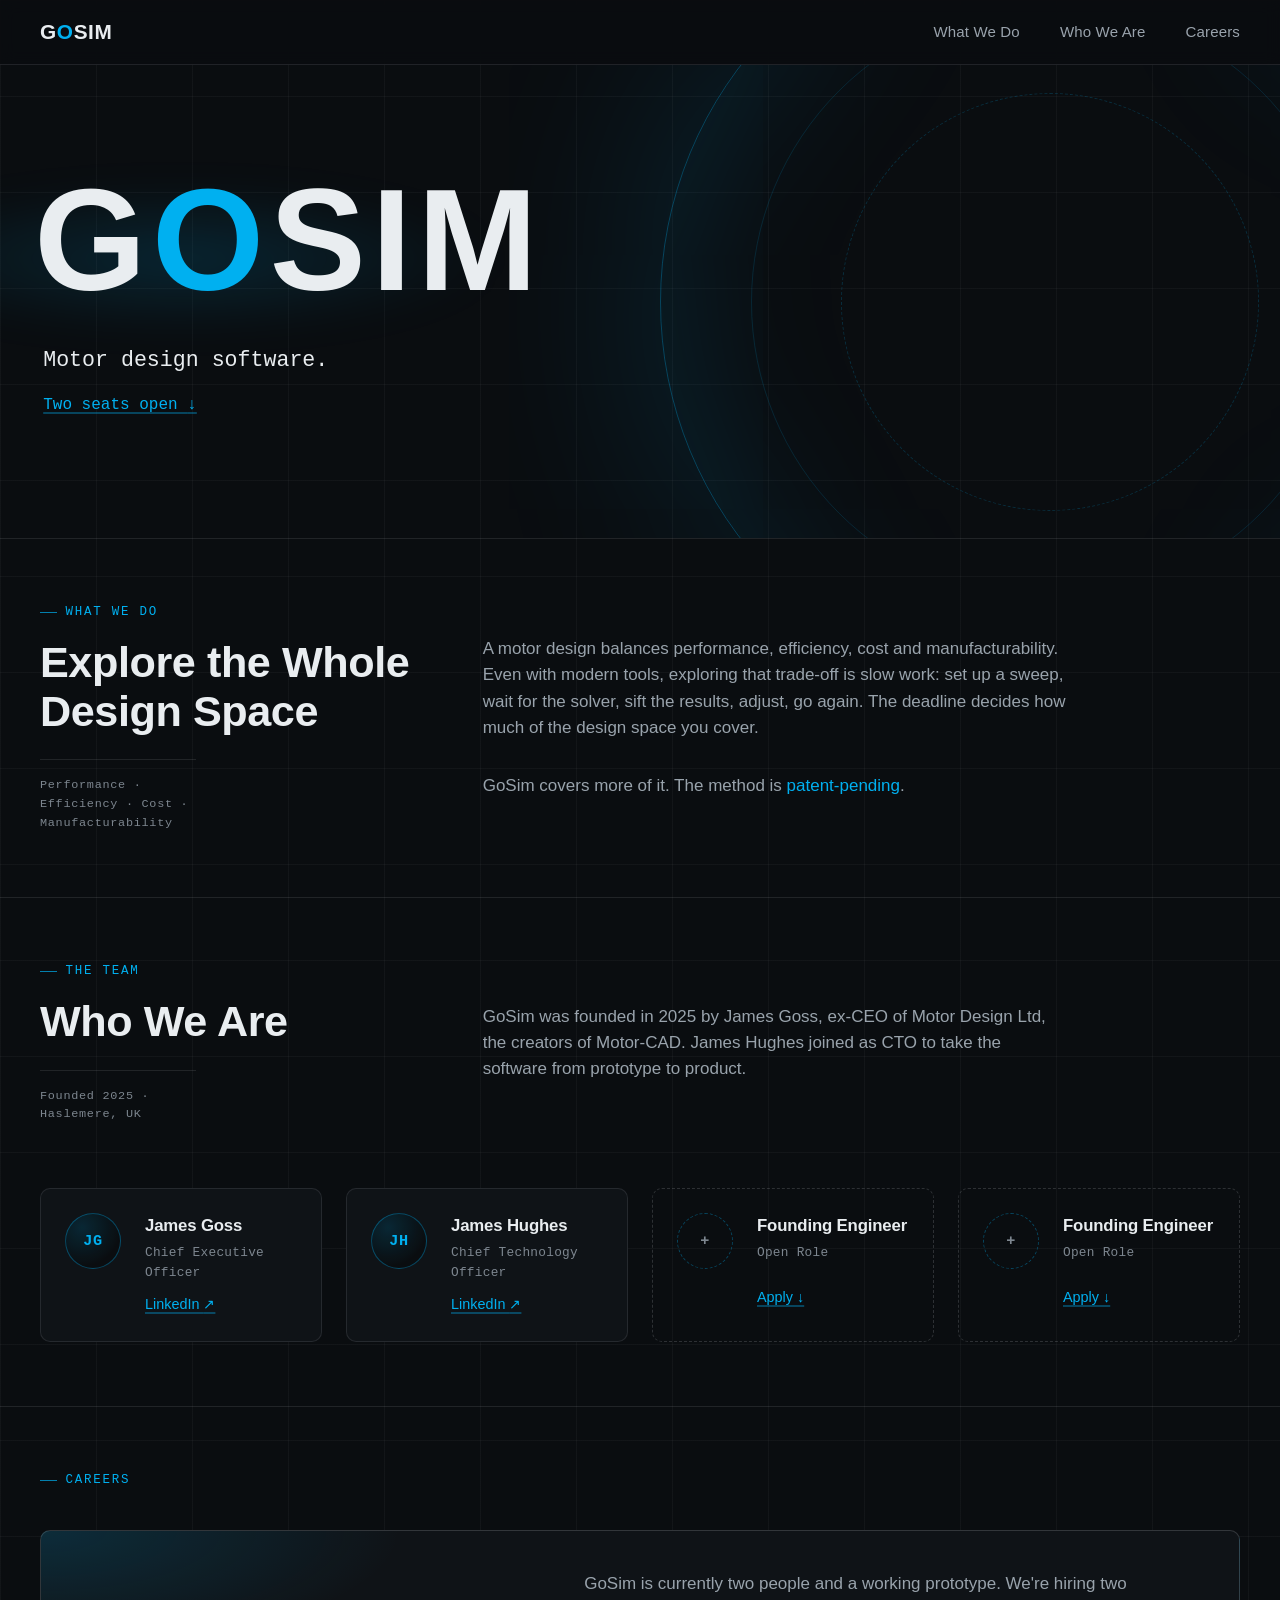
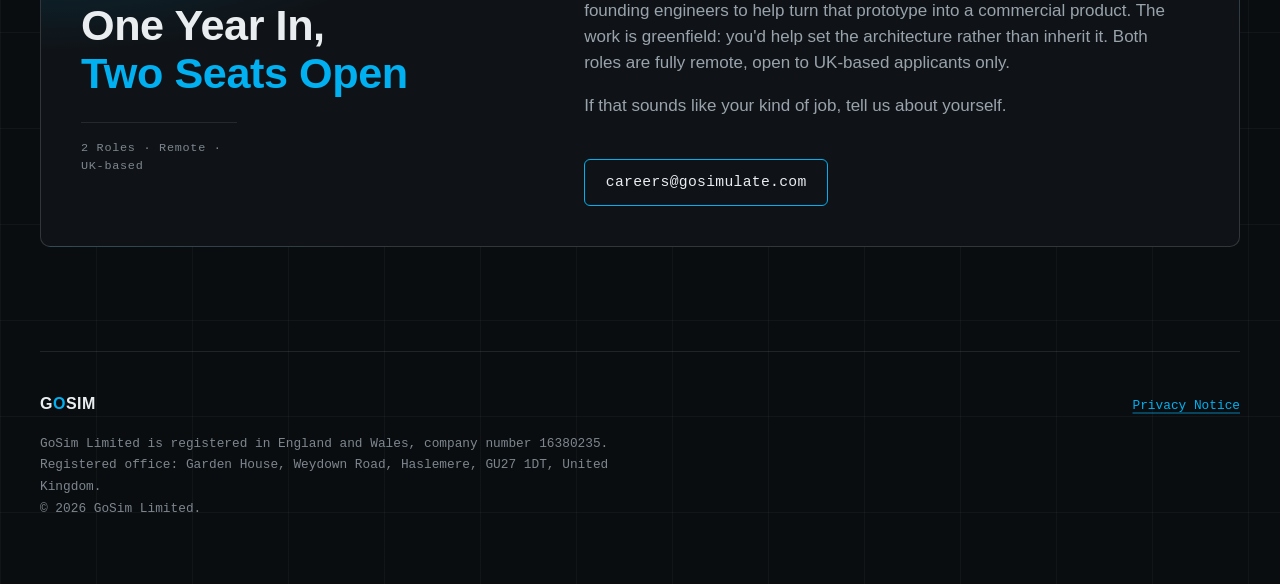
==== index.html @ 64e8846f "Initial site: GoSim static website (Variant D design) Hand-written static HTML/CSS for gosimulate.co" ====
<!doctype html>
<html lang="en-GB">
<head>
<meta charset="utf-8">
<meta name="viewport" content="width=device-width, initial-scale=1">
<title>GoSim — Motor Design Software</title>
<meta name="description" content="GoSim makes patent-pending simulation and optimisation software for electric motor design. Founded 2025. Hiring two founding engineers.">
<link rel="canonical" href="https://gosimulate.com/">
<meta property="og:type" content="website">
<meta property="og:site_name" content="GoSim">
<meta property="og:title" content="GoSim — Motor Design Software">
<meta property="og:description" content="Simulation and optimisation software for electric motor design.">
<meta property="og:url" content="https://gosimulate.com/">
<meta name="theme-color" content="#0a0d10">
<link rel="icon" type="image/svg+xml" href="/favicon.svg">
<link rel="stylesheet" href="/styles.css">
</head>
<body>

  <a class="skip-link" href="#top">Skip to Content</a>

  <header class="site-header">
    <div class="wrap">
      <a class="wordmark" href="#top">G<span class="o">O</span>SIM</a>
      <nav class="site-nav" aria-label="Primary">
        <ul>
          <li><a href="#what-we-do">What We Do</a></li>
          <li><a href="#who-we-are">Who We Are</a></li>
          <li><a href="#careers">Careers</a></li>
        </ul>
      </nav>
    </div>
  </header>

  <main id="top">

    <section class="hero">
      <div class="hero-ring" aria-hidden="true"></div>
      <div class="wrap">
        <h1 class="wordmark-hero" aria-label="GoSim">G<span class="o">O</span>SIM</h1>
        <p class="lede-mark">Motor design software.</p>
        <p class="hire-mark"><a href="#careers">Two seats open <span aria-hidden="true">↓</span></a></p>
      </div>
    </section>

    <section id="what-we-do">
      <div class="wrap section-grid">
        <div class="section-head">
          <p class="eyebrow">What We Do</p>
          <h2>Explore the Whole Design Space</h2>
          <p class="rail-meta">Performance · Efficiency · Cost · Manufacturability</p>
        </div>
        <div class="prose">
          <p>
            A motor design balances performance, efficiency, cost and manufacturability. Even
            with modern tools, exploring that trade-off is slow work: set up a sweep, wait for
            the solver, sift the results, adjust, go again. The deadline decides how much of
            the design space you cover.
          </p>
          <p>
            GoSim covers more of it. The method is
            <span class="accent">patent-pending</span>.
          </p>
        </div>
      </div>
    </section>

    <section id="who-we-are">
      <div class="wrap section-grid">
        <div class="section-head">
          <p class="eyebrow">The Team</p>
          <h2>Who We Are</h2>
          <p class="rail-meta">Founded 2025 · Haslemere, UK</p>
        </div>
        <div class="prose">
          <p>
            GoSim was founded in 2025 by James Goss, ex-CEO of Motor Design Ltd, the creators
            of Motor-CAD. James Hughes joined as CTO to take the software from prototype to
            product.
          </p>
        </div>
        <ul class="team-grid full">
          <li class="team-card">
            <div class="avatar" aria-hidden="true">JG</div>
            <div>
              <h3>James Goss</h3>
              <p class="role">Chief Executive Officer</p>
              <a href="https://www.linkedin.com/in/james-goss-238a5319/" aria-label="James Goss on LinkedIn">LinkedIn <span aria-hidden="true">↗</span></a>
            </div>
          </li>
          <li class="team-card">
            <div class="avatar" aria-hidden="true">JH</div>
            <div>
              <h3>James Hughes</h3>
              <p class="role">Chief Technology Officer</p>
              <a href="https://www.linkedin.com/in/jswhughes/" aria-label="James Hughes on LinkedIn">LinkedIn <span aria-hidden="true">↗</span></a>
            </div>
          </li>
          <li class="team-card open-role">
            <div class="avatar" aria-hidden="true">+</div>
            <div>
              <h3>Founding Engineer</h3>
              <p class="role">Open Role</p>
              <a href="#careers">Apply <span aria-hidden="true">↓</span></a>
            </div>
          </li>
          <li class="team-card open-role">
            <div class="avatar" aria-hidden="true">+</div>
            <div>
              <h3>Founding Engineer</h3>
              <p class="role">Open Role</p>
              <a href="#careers">Apply <span aria-hidden="true">↓</span></a>
            </div>
          </li>
        </ul>
      </div>
    </section>

    <section id="careers">
      <div class="wrap">
        <p class="eyebrow">Careers</p>
        <div class="careers-box">
          <div>
            <h2>One Year In,<br><span class="accent">Two Seats Open</span></h2>
            <p class="rail-meta">2 Roles · Remote · UK-based</p>
          </div>
          <div>
            <p>
              GoSim is currently two people and a working prototype. We're hiring two founding
              engineers to help turn that prototype into a commercial product. The work is
              greenfield: you'd help set the architecture rather than inherit it. Both roles
              are fully remote, open to UK-based applicants only.
            </p>
            <p>If that sounds like your kind of job, tell us about yourself.</p>
            <a class="btn" href="mailto:careers@gosimulate.com">careers@gosimulate.com</a>
          </div>
        </div>
      </div>
    </section>

  </main>

  <footer class="site-footer">
    <div class="wrap">
      <div class="foot-top">
        <a class="wordmark" href="#top">G<span class="o">O</span>SIM</a>
        <span class="foot-links"><a href="/privacy.html">Privacy Notice</a></span>
      </div>
      <p>
        GoSim Limited is registered in England and Wales, company number 16380235.<br>
        Registered office: Garden House, Weydown Road, Haslemere, GU27 1DT, United Kingdom.<br>
        © 2026 GoSim Limited.
      </p>
    </div>
  </footer>

</body>
</html>
---- styles.css ----
/* ---------------------------------------------------------------
   GoSim — gosimulate.com
   Static site, system fonts only, no external requests.
   --------------------------------------------------------------- */

:root{
  --bg: #0a0d10;
  --bg-raised: #0f1317;
  --line: rgba(230, 236, 240, 0.10);
  --line-strong: rgba(230, 236, 240, 0.16);
  --text: #e9edf0;
  --text-muted: #99a3ac;
  --text-faint: #7d868f; /* keep ≥4.5:1 on --bg and --bg-raised (WCAG AA) */
  --accent: #00b0f0;
  --accent-dim: rgba(0, 176, 240, 0.35);
  --accent-glow: rgba(0, 176, 240, 0.16);

  --font-sans: -apple-system, BlinkMacSystemFont, "Segoe UI", Roboto, Helvetica, Arial, sans-serif;
  --font-mono: ui-monospace, SFMono-Regular, "SF Mono", Consolas, "Liberation Mono", Menlo, monospace;

  --measure: 62ch;
  --content-w: 1320px;

  --space-1: 0.5rem;
  --space-2: 1rem;
  --space-3: 1.5rem;
  --space-4: 2.5rem;
  --space-5: 4rem;
  --space-6: 6.5rem;
}

*, *::before, *::after{ box-sizing: border-box; }

html{
  -webkit-text-size-adjust: 100%;
  scroll-behavior: smooth;
}

section[id]{
  scroll-margin-top: 5.5rem;
}

.skip-link{
  position: absolute;
  left: -9999px;
  z-index: 20;
  padding: 0.6em 1em;
  background: var(--bg-raised);
  color: var(--text);
  font-family: var(--font-mono);
  font-size: 0.9rem;
}
.skip-link:focus-visible{
  left: var(--space-3);
  top: var(--space-3);
}

body{
  margin: 0;
  background:
    repeating-linear-gradient(
      to bottom,
      rgba(230, 236, 240, 0.04) 0,
      rgba(230, 236, 240, 0.04) 1px,
      transparent 1px,
      transparent 96px
    ),
    repeating-linear-gradient(
      to right,
      rgba(230, 236, 240, 0.04) 0,
      rgba(230, 236, 240, 0.04) 1px,
      transparent 1px,
      transparent 96px
    ),
    var(--bg);
  color: var(--text);
  font-family: var(--font-sans);
  font-size: 17px;
  line-height: 1.55;
  -webkit-font-smoothing: antialiased;
  text-rendering: optimizeLegibility;
}

::selection{
  background: var(--accent-dim);
  color: #fff;
}

a{
  color: var(--accent);
  text-decoration-color: var(--accent-dim);
  text-underline-offset: 3px;
  text-decoration-thickness: 1.5px;
}
a:hover, a:focus-visible{
  text-decoration-color: var(--accent);
}
a:focus-visible, button:focus-visible{
  outline: 2px solid var(--accent);
  outline-offset: 3px;
}

.wrap{
  max-width: var(--content-w);
  margin: 0 auto;
  padding: 0 var(--space-4);
}

.eyebrow{
  font-family: var(--font-mono);
  font-size: 0.78rem;
  letter-spacing: 0.14em;
  text-transform: uppercase;
  color: var(--accent);
  margin: 0 0 var(--space-2);
  display: flex;
  align-items: center;
  gap: 0.65em;
}
.eyebrow::before{
  content: "";
  display: inline-block;
  width: 1.4em;
  height: 1px;
  background: var(--accent);
  opacity: 0.7;
}

h1, h2, h3{
  font-weight: 600;
  letter-spacing: -0.01em;
  margin: 0;
}

h2{
  font-size: clamp(1.7rem, 1.2rem + 2vw, 2.7rem);
  line-height: 1.12;
  text-wrap: balance;
}

p{
  margin: 0 0 var(--space-2);
  max-width: var(--measure);
  color: var(--text-muted);
}
p:last-child{ margin-bottom: 0; }

.accent{ color: var(--accent); }

/* ---------------- header ---------------- */

.site-header{
  position: sticky;
  top: 0;
  z-index: 10;
  background: rgba(10, 13, 16, 0.92);
  border-bottom: 1px solid var(--line);
  -webkit-backdrop-filter: blur(8px);
  backdrop-filter: blur(8px);
}

.site-header .wrap{
  display: flex;
  align-items: center;
  justify-content: space-between;
  gap: var(--space-3);
  flex-wrap: wrap;
  padding-top: var(--space-2);
  padding-bottom: var(--space-2);
}

.wordmark{
  font-size: 1.3rem;
  font-weight: 700;
  letter-spacing: 0.03em;
  color: var(--text);
  text-decoration: none;
  white-space: nowrap;
}
.wordmark .o{ color: var(--accent); }

.site-nav ul{
  list-style: none;
  display: flex;
  flex-wrap: wrap;
  gap: var(--space-4);
  margin: 0;
  padding: 0;
}

.site-nav a{
  color: var(--text-muted);
  text-decoration: none;
  font-size: 0.94rem;
  letter-spacing: 0.01em;
  padding: 0.2em 0;
  border-bottom: 1px solid transparent;
}
.site-nav a:hover, .site-nav a:focus-visible{
  color: var(--text);
  border-bottom-color: var(--accent);
}

/* ---------------- hero ---------------- */

.hero{
  position: relative;
  overflow: hidden;
  padding: var(--space-6) 0 calc(var(--space-6) + 1rem);
  border-bottom: 1px solid var(--line);
}

.hero h1.wordmark-hero{
  font-size: clamp(4rem, 1rem + 10vw, 9.5rem);
  font-weight: 700;
  letter-spacing: 0.04em;
  line-height: 1;
  margin: 0 0 0 -0.04em;
}
.wordmark-hero .o{ color: var(--accent); }

.lede-mark{
  font-family: var(--font-mono);
  font-size: 1.35rem;
  color: var(--text);
  margin: 1.9rem 0 0 0.2rem;
  max-width: none;
}

.hire-mark{
  font-family: var(--font-mono);
  font-size: 1rem;
  margin: 1rem 0 0 0.2rem;
}

/* header wordmark stays hidden until the hero wordmark scrolls away */
@supports (animation-timeline: scroll()) {
  .site-header .wordmark{
    animation: reveal-mark linear both;
    animation-timeline: scroll(root);
    animation-range: 0px 420px;
  }
  @keyframes reveal-mark{
    from{ opacity: 0; visibility: hidden; }
    to{ opacity: 1; visibility: visible; }
  }
}

/* signature: the brand "O" as a faint engineering ring off the right edge */
.hero-ring{
  position: absolute;
  top: 50%;
  right: -160px;
  transform: translateY(-50%);
  width: 780px;
  height: 780px;
  border-radius: 50%;
  border: 1px solid var(--accent-dim);
  box-shadow:
    inset 0 0 180px var(--accent-glow),
    0 0 220px var(--accent-glow);
  pointer-events: none;
}
.hero-ring::after{
  content: "";
  position: absolute;
  inset: 90px;
  border-radius: 50%;
  border: 1px solid rgba(0, 176, 240, 0.14);
}
/* innermost dashed ring for depth */
.hero-ring::before{
  content: "";
  position: absolute;
  inset: 180px;
  border-radius: 50%;
  border: 1px dashed rgba(0, 176, 240, 0.20);
}

/* soft bloom behind the wordmark so it sits in atmosphere */
.hero .wrap{ position: relative; }
.hero .wrap::before{
  content: "";
  position: absolute;
  left: -4%;
  top: 8%;
  width: 60%;
  height: 70%;
  background: radial-gradient(60% 60% at 30% 40%, var(--accent-glow), transparent 70%);
  filter: blur(20px);
  pointer-events: none;
  z-index: -1;
}

/* ---------------- sections ---------------- */

section{
  padding: var(--space-5) 0;
  border-bottom: 1px solid var(--line);
}

section:last-of-type{
  border-bottom: none;
}

.section-grid{
  display: grid;
  grid-template-columns: minmax(0, 4fr) minmax(0, 8fr);
  gap: var(--space-3) var(--space-5);
  align-items: center;
}

/* title-block metadata caption — gives the section rail a job */
.rail-meta{
  font-family: var(--font-mono);
  font-size: 0.74rem;
  letter-spacing: 0.06em;
  color: var(--text-faint);
  margin: var(--space-3) 0 0;
  padding-top: var(--space-2);
  border-top: 1px solid var(--line);
  max-width: 22ch;
  line-height: 1.6;
}

.section-grid > .section-head{
  margin: 0;
}

.prose{
  display: grid;
  gap: var(--space-2);
  max-width: var(--measure);
}

.full{
  grid-column: 1 / -1;
}

/* ---------------- who we are ---------------- */

.team-grid{
  display: grid;
  grid-template-columns: repeat(4, 1fr);
  gap: var(--space-3);
  margin: var(--space-4) 0 0;
  padding: 0;
  list-style: none;
}

/* four cards must land 4x1, 2x2, or 1x4 — never 3+1 */
@media (max-width: 1150px){
  .team-grid{ grid-template-columns: repeat(2, 1fr); }
}

@media (min-width: 561px){
  .team-card .role{ min-height: 2.6em; }
}

.team-card{
  border: 1px solid var(--line);
  background: var(--bg-raised);
  border-radius: 10px;
  padding: var(--space-3);
  display: flex;
  align-items: flex-start;
  gap: var(--space-3);
}

.avatar{
  flex: none;
  width: 56px;
  height: 56px;
  border-radius: 50%;
  border: 1px solid var(--accent-dim);
  background: radial-gradient(circle at 30% 25%, var(--accent-glow), transparent 70%), var(--bg);
  color: var(--accent);
  font-family: var(--font-mono);
  font-size: 0.95rem;
  font-weight: 600;
  letter-spacing: 0.04em;
  display: flex;
  align-items: center;
  justify-content: center;
}

.team-card h3{
  font-size: 1.05rem;
  color: var(--text);
}

.team-card .role{
  font-family: var(--font-mono);
  font-size: 0.8rem;
  color: var(--text-faint);
  letter-spacing: 0.02em;
  margin: 0.3em 0 0.6em;
}

.team-card a{
  font-size: 0.9rem;
}

.team-card.open-role{
  border-style: dashed;
  border-color: var(--line-strong);
  background: transparent;
}

.team-card.open-role .avatar{
  border-style: dashed;
  background: transparent;
  color: var(--text-faint);
}

/* ---------------- careers ---------------- */

.careers-box{
  border: 1px solid var(--line-strong);
  border-radius: 10px;
  padding: var(--space-4);
  background:
    radial-gradient(600px 200px at 0% 0%, var(--accent-glow), transparent 60%),
    var(--bg-raised);
  display: grid;
  grid-template-columns: minmax(0, 5fr) minmax(0, 7fr);
  gap: var(--space-4) var(--space-5);
  align-items: center;
  margin-top: var(--space-4);
}

.careers-box h2{
  max-width: 14ch;
}

.btn{
  display: inline-block;
  margin-top: var(--space-3);
  padding: 0.75em 1.4em;
  border: 1px solid var(--accent);
  border-radius: 6px;
  color: var(--text);
  text-decoration: none;
  font-family: var(--font-mono);
  font-size: 0.92rem;
  letter-spacing: 0.02em;
  transition: background-color 0.15s ease, box-shadow 0.15s ease;
}
.btn:hover, .btn:focus-visible{
  background: var(--accent-glow);
  box-shadow: 0 0 0 3px var(--accent-glow);
  text-decoration: none;
}

/* ---------------- footer ---------------- */

.site-footer{
  padding: var(--space-4) 0 var(--space-5);
}

.site-footer p{
  font-family: var(--font-mono);
  font-size: 0.8rem;
  line-height: 1.7;
  color: var(--text-faint);
  max-width: 80ch; /* widest hand-broken line is 75ch; keep the <br> structure intact */
}

.site-footer .foot-top{
  display: flex;
  justify-content: space-between;
  align-items: baseline;
  flex-wrap: wrap;
  gap: var(--space-2);
  margin-bottom: var(--space-2);
  border-top: 1px solid var(--line);
  padding-top: var(--space-4);
}

.site-footer .wordmark{ font-size: 1rem; }

.site-footer .foot-links{
  font-family: var(--font-mono);
  font-size: 0.8rem;
}

/* ---------------- subpages (privacy etc.) ---------------- */

.page{
  padding: var(--space-5) 0 var(--space-6);
}
.page h1{
  font-size: clamp(1.8rem, 1.3rem + 2vw, 2.6rem);
  line-height: 1.12;
  margin-bottom: var(--space-4);
}

/* ---------------- responsive ---------------- */

@media (max-width: 900px){
  .section-grid,
  .careers-box{
    grid-template-columns: minmax(0, 1fr);
    align-items: start;
  }
  .hero-ring{
    width: 460px;
    height: 460px;
    right: -220px;
  }
  .hero-ring::before{ inset: 110px; }
}

@media (max-width: 560px){
  :root{ font-size: 15.5px; }
  .wrap{ padding: 0 var(--space-3); }
  .hero{ padding: var(--space-5) 0; }
  section{ padding: var(--space-5) 0; }
  .team-grid{ grid-template-columns: minmax(0, 1fr); }
  .team-card{ flex-direction: column; }
  .hero-ring{ display: none; }

  /* keep the header to one row and the wordmark always visible */
  .site-header .wrap{ gap: var(--space-2); }
  .site-nav ul{ gap: var(--space-2); }
  .wordmark{ font-size: 1.1rem; }
  .site-header .wordmark{ animation: none; opacity: 1; visibility: visible; }
}

@media (prefers-reduced-motion: reduce){
  *{ transition: none !important; }
  html{ scroll-behavior: auto; }
  .site-header .wordmark{ animation: none !important; opacity: 1 !important; }
}
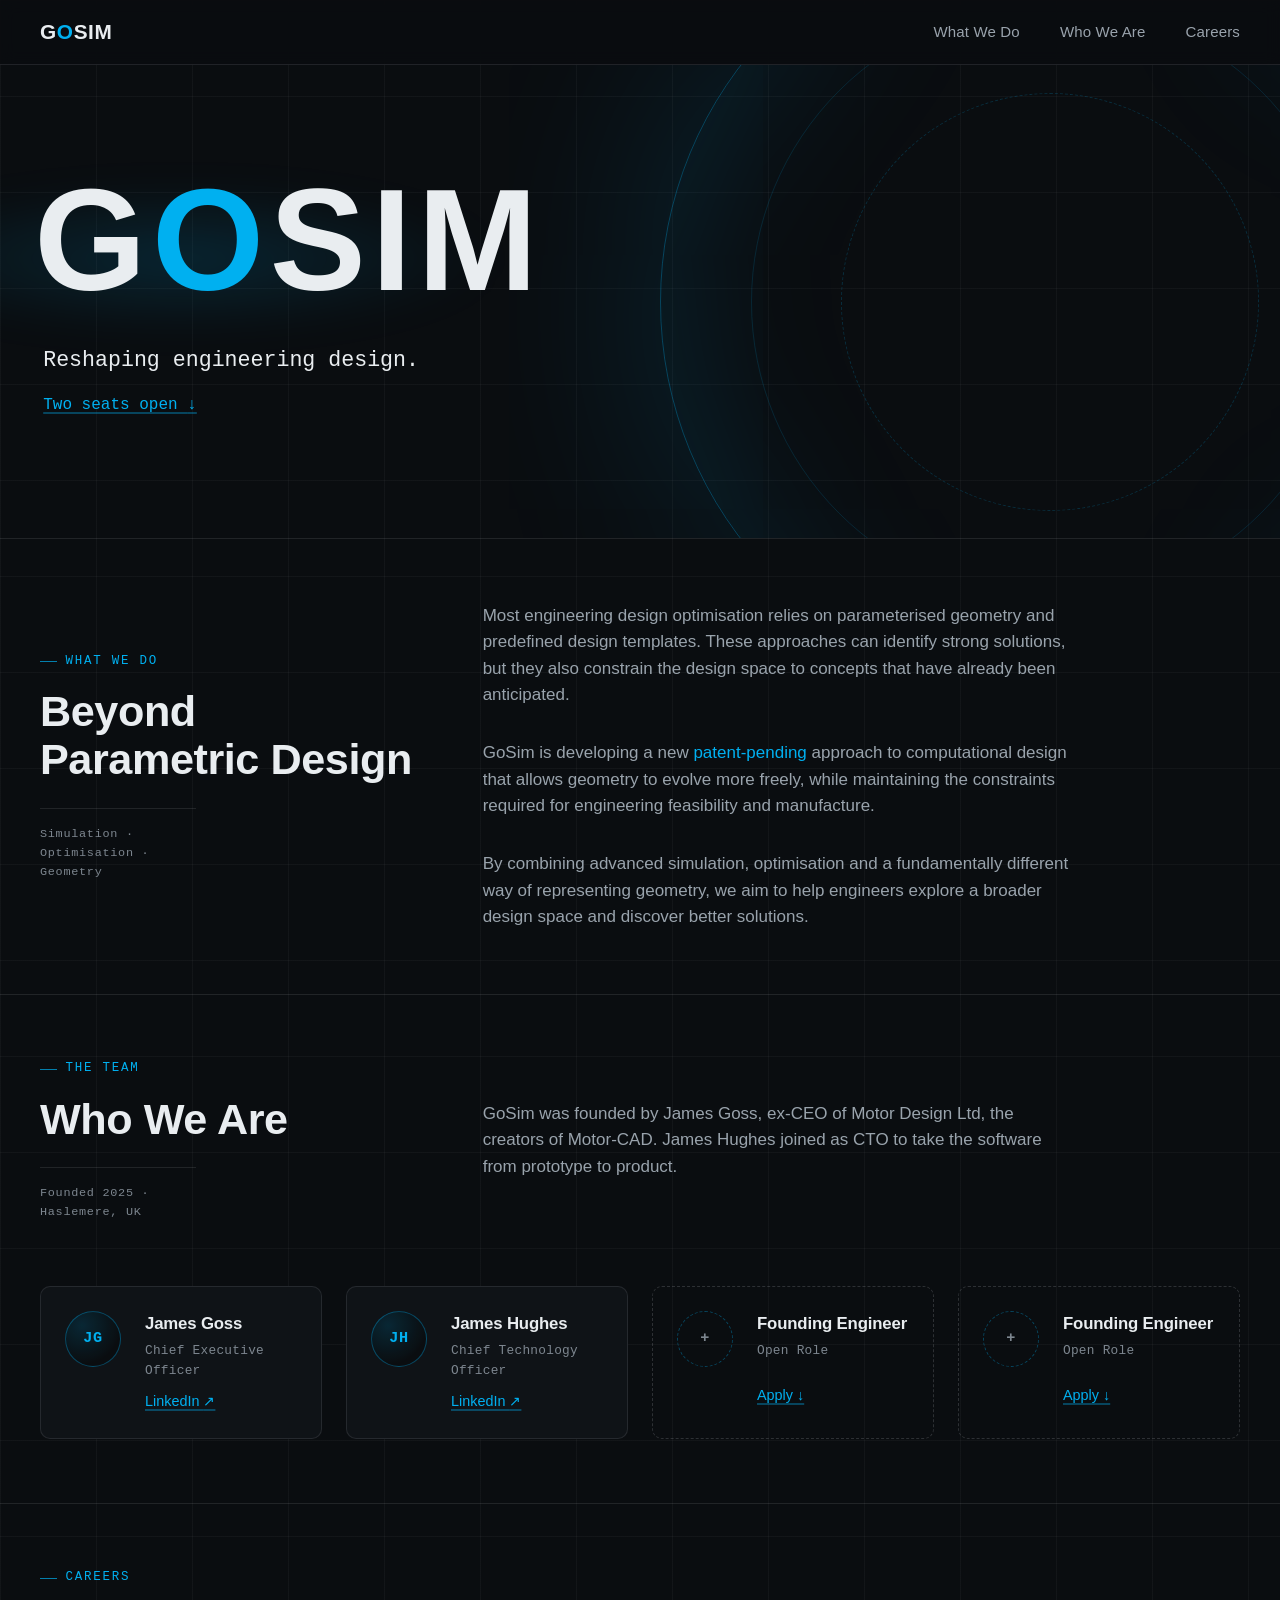
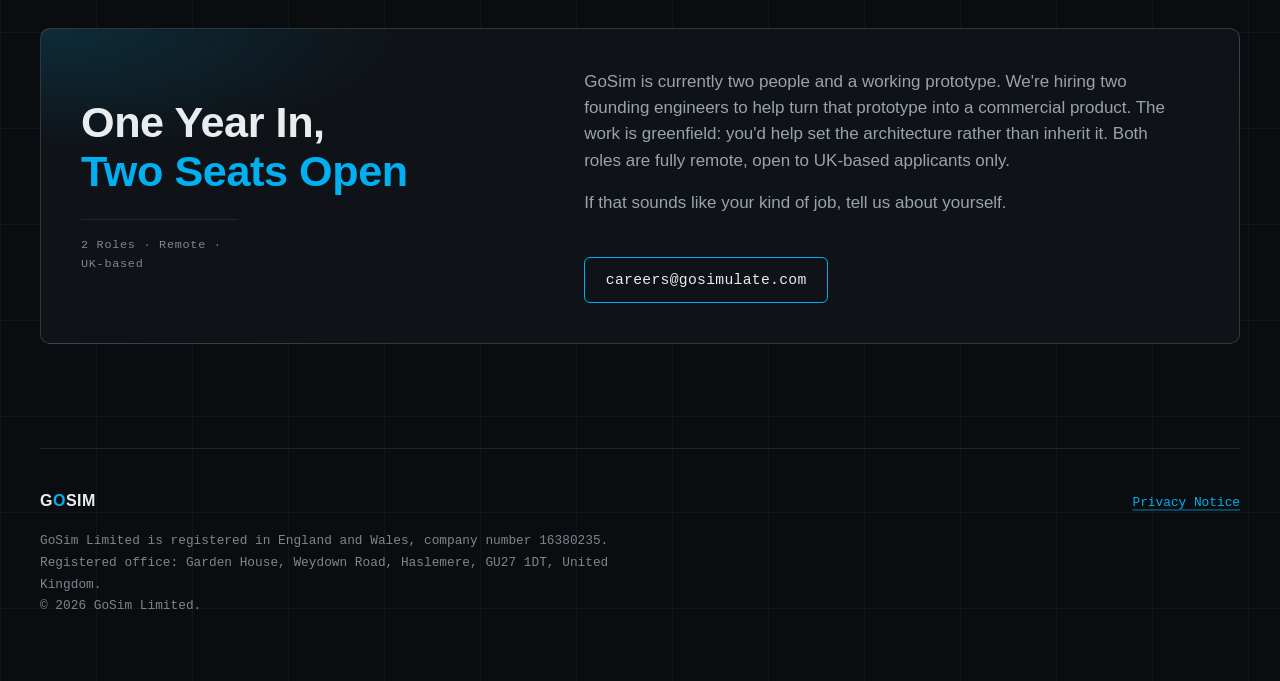
==== commit c2c6b192: "Adopt Goss's approved copy: reshaping engineering design, beyond parametric design" ====
--- a/index.html
+++ b/index.html
@@ -3,17 +3,17 @@
 <head>
 <meta charset="utf-8">
 <meta name="viewport" content="width=device-width, initial-scale=1">
-<title>GoSim — Motor Design Software</title>
-<meta name="description" content="GoSim makes patent-pending simulation and optimisation software for electric motor design. Founded 2025. Hiring two founding engineers.">
+<title>GoSim — Reshaping Engineering Design</title>
+<meta name="description" content="GoSim is developing a new patent-pending approach to computational design, helping engineers explore a broader design space and discover better solutions. Founded 2025. Hiring two founding engineers.">
 <link rel="canonical" href="https://gosimulate.com/">
 <meta property="og:type" content="website">
 <meta property="og:site_name" content="GoSim">
-<meta property="og:title" content="GoSim — Motor Design Software">
-<meta property="og:description" content="Simulation and optimisation software for electric motor design.">
+<meta property="og:title" content="GoSim — Reshaping Engineering Design">
+<meta property="og:description" content="A new patent-pending approach to computational design.">
 <meta property="og:url" content="https://gosimulate.com/">
 <meta name="theme-color" content="#0a0d10">
-<link rel="icon" type="image/svg+xml" href="/favicon.svg">
-<link rel="stylesheet" href="/styles.css">
+<link rel="icon" type="image/svg+xml" href="favicon.svg">
+<link rel="stylesheet" href="styles.css">
 </head>
 <body>
 
@@ -38,7 +38,7 @@
       <div class="hero-ring" aria-hidden="true"></div>
       <div class="wrap">
         <h1 class="wordmark-hero" aria-label="GoSim">G<span class="o">O</span>SIM</h1>
-        <p class="lede-mark">Motor design software.</p>
+        <p class="lede-mark">Reshaping engineering design.</p>
         <p class="hire-mark"><a href="#careers">Two seats open <span aria-hidden="true">↓</span></a></p>
       </div>
     </section>
@@ -47,19 +47,24 @@
       <div class="wrap section-grid">
         <div class="section-head">
           <p class="eyebrow">What We Do</p>
-          <h2>Explore the Whole Design Space</h2>
-          <p class="rail-meta">Performance · Efficiency · Cost · Manufacturability</p>
+          <h2>Beyond Parametric Design</h2>
+          <p class="rail-meta">Simulation · Optimisation · Geometry</p>
         </div>
         <div class="prose">
           <p>
-            A motor design balances performance, efficiency, cost and manufacturability. Even
-            with modern tools, exploring that trade-off is slow work: set up a sweep, wait for
-            the solver, sift the results, adjust, go again. The deadline decides how much of
-            the design space you cover.
+            Most engineering design optimisation relies on parameterised geometry and predefined
+            design templates. These approaches can identify strong solutions, but they also
+            constrain the design space to concepts that have already been anticipated.
           </p>
           <p>
-            GoSim covers more of it. The method is
-            <span class="accent">patent-pending</span>.
+            GoSim is developing a new <span class="accent">patent-pending</span> approach to
+            computational design that allows geometry to evolve more freely, while maintaining
+            the constraints required for engineering feasibility and manufacture.
+          </p>
+          <p>
+            By combining advanced simulation, optimisation and a fundamentally different way of
+            representing geometry, we aim to help engineers explore a broader design space and
+            discover better solutions.
           </p>
         </div>
       </div>
@@ -74,8 +79,8 @@
         </div>
         <div class="prose">
           <p>
-            GoSim was founded in 2025 by James Goss, ex-CEO of Motor Design Ltd, the creators
-            of Motor-CAD. James Hughes joined as CTO to take the software from prototype to
+            GoSim was founded by James Goss, ex-CEO of Motor Design Ltd, the creators of
+            Motor-CAD. James Hughes joined as CTO to take the software from prototype to
             product.
           </p>
         </div>
@@ -144,7 +149,7 @@
     <div class="wrap">
       <div class="foot-top">
         <a class="wordmark" href="#top">G<span class="o">O</span>SIM</a>
-        <span class="foot-links"><a href="/privacy.html">Privacy Notice</a></span>
+        <span class="foot-links"><a href="privacy.html">Privacy Notice</a></span>
       </div>
       <p>
         GoSim Limited is registered in England and Wales, company number 16380235.<br>
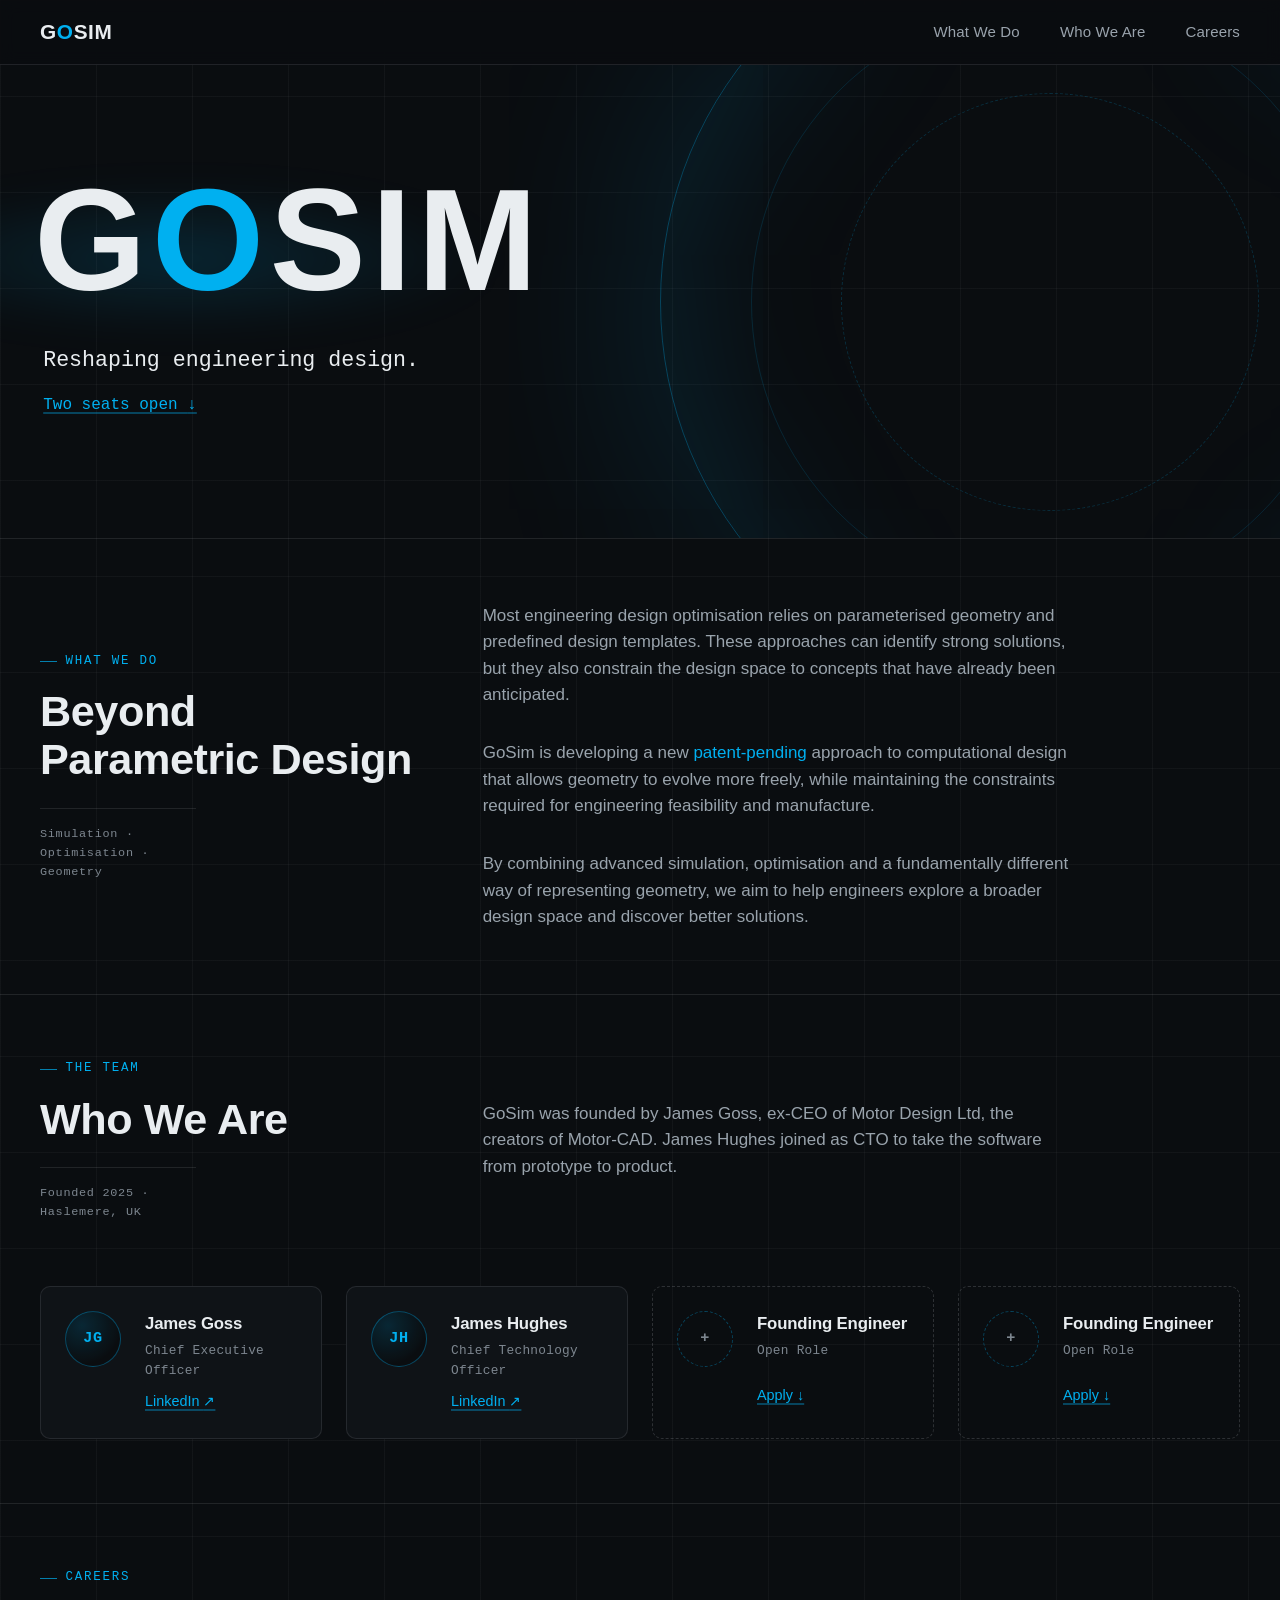
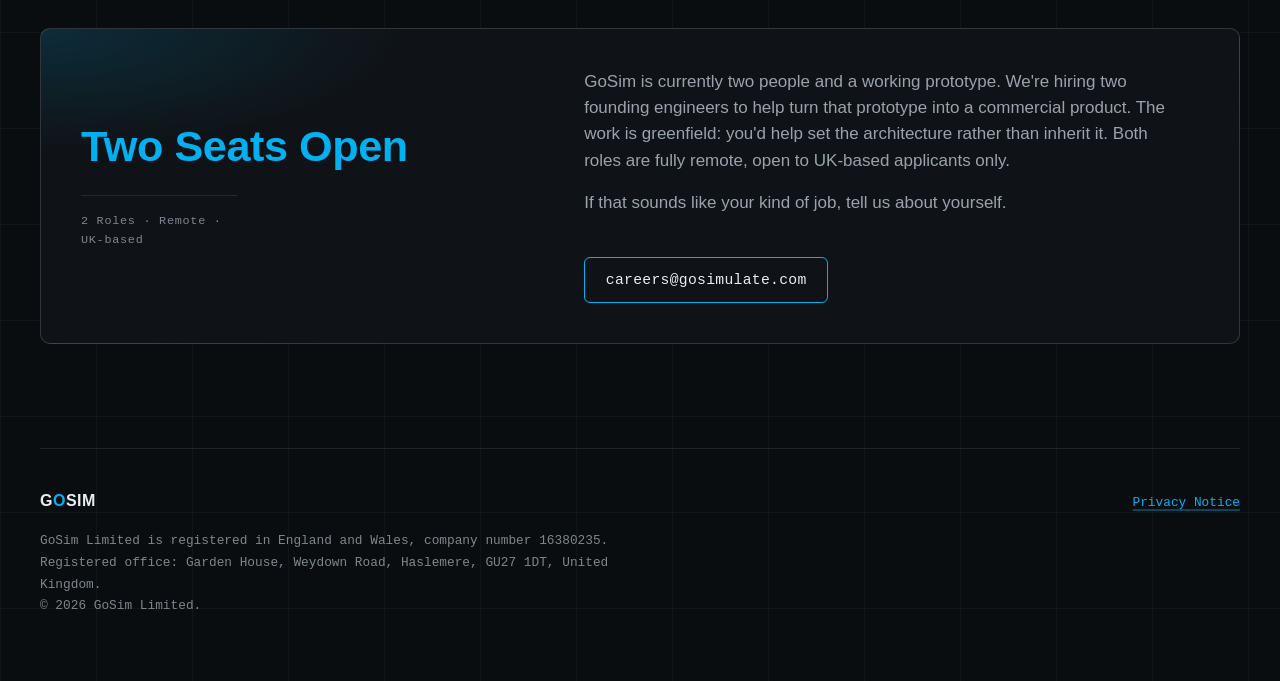
==== commit 98fc041b: "Simplify job opening header in index.html" ====
--- a/index.html
+++ b/index.html
@@ -126,7 +126,7 @@
         <p class="eyebrow">Careers</p>
         <div class="careers-box">
           <div>
-            <h2>One Year In,<br><span class="accent">Two Seats Open</span></h2>
+            <h2><span class="accent">Two Seats Open</span></h2>
             <p class="rail-meta">2 Roles · Remote · UK-based</p>
           </div>
           <div>
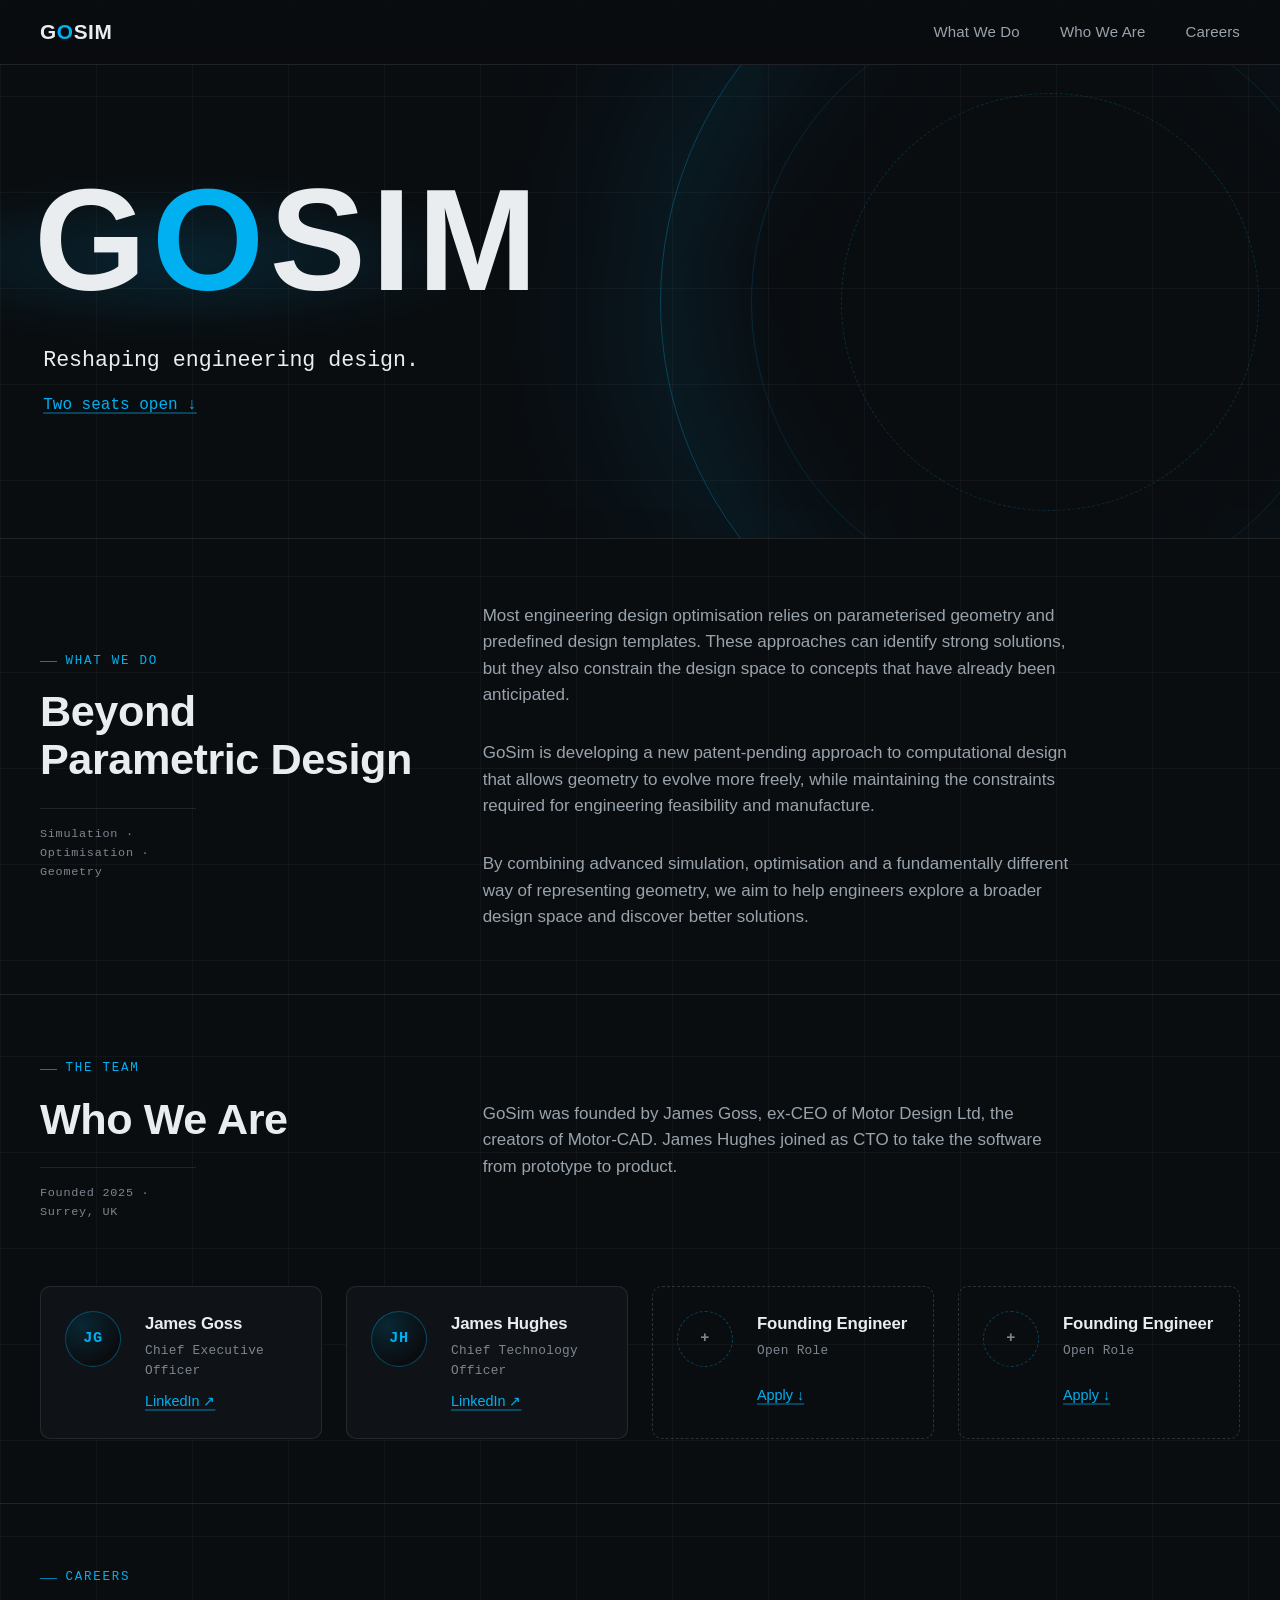
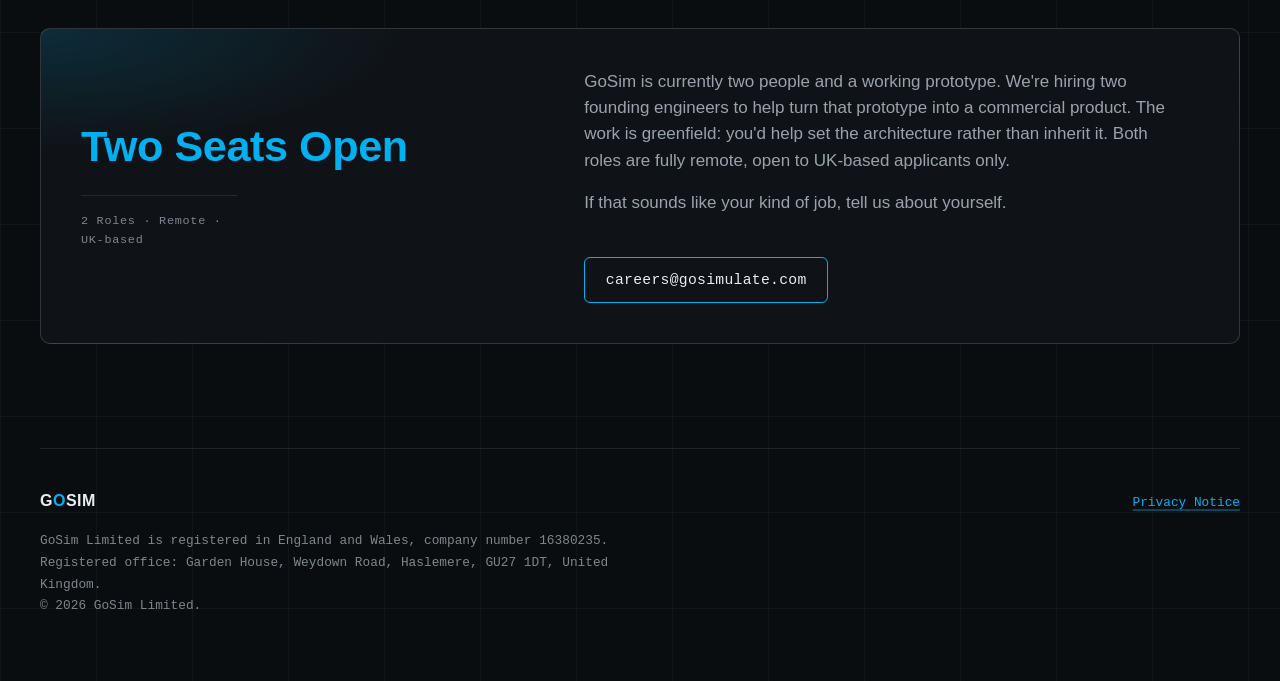
==== commit a3c9c00b: "removed accent on patent-pending and update location details" ====
--- a/index.html
+++ b/index.html
@@ -57,7 +57,7 @@
             constrain the design space to concepts that have already been anticipated.
           </p>
           <p>
-            GoSim is developing a new <span class="accent">patent-pending</span> approach to
+            GoSim is developing a new patent-pending approach to
             computational design that allows geometry to evolve more freely, while maintaining
             the constraints required for engineering feasibility and manufacture.
           </p>
@@ -75,7 +75,7 @@
         <div class="section-head">
           <p class="eyebrow">The Team</p>
           <h2>Who We Are</h2>
-          <p class="rail-meta">Founded 2025 · Haslemere, UK</p>
+          <p class="rail-meta">Founded 2025 · Surrey, UK</p>
         </div>
         <div class="prose">
           <p>
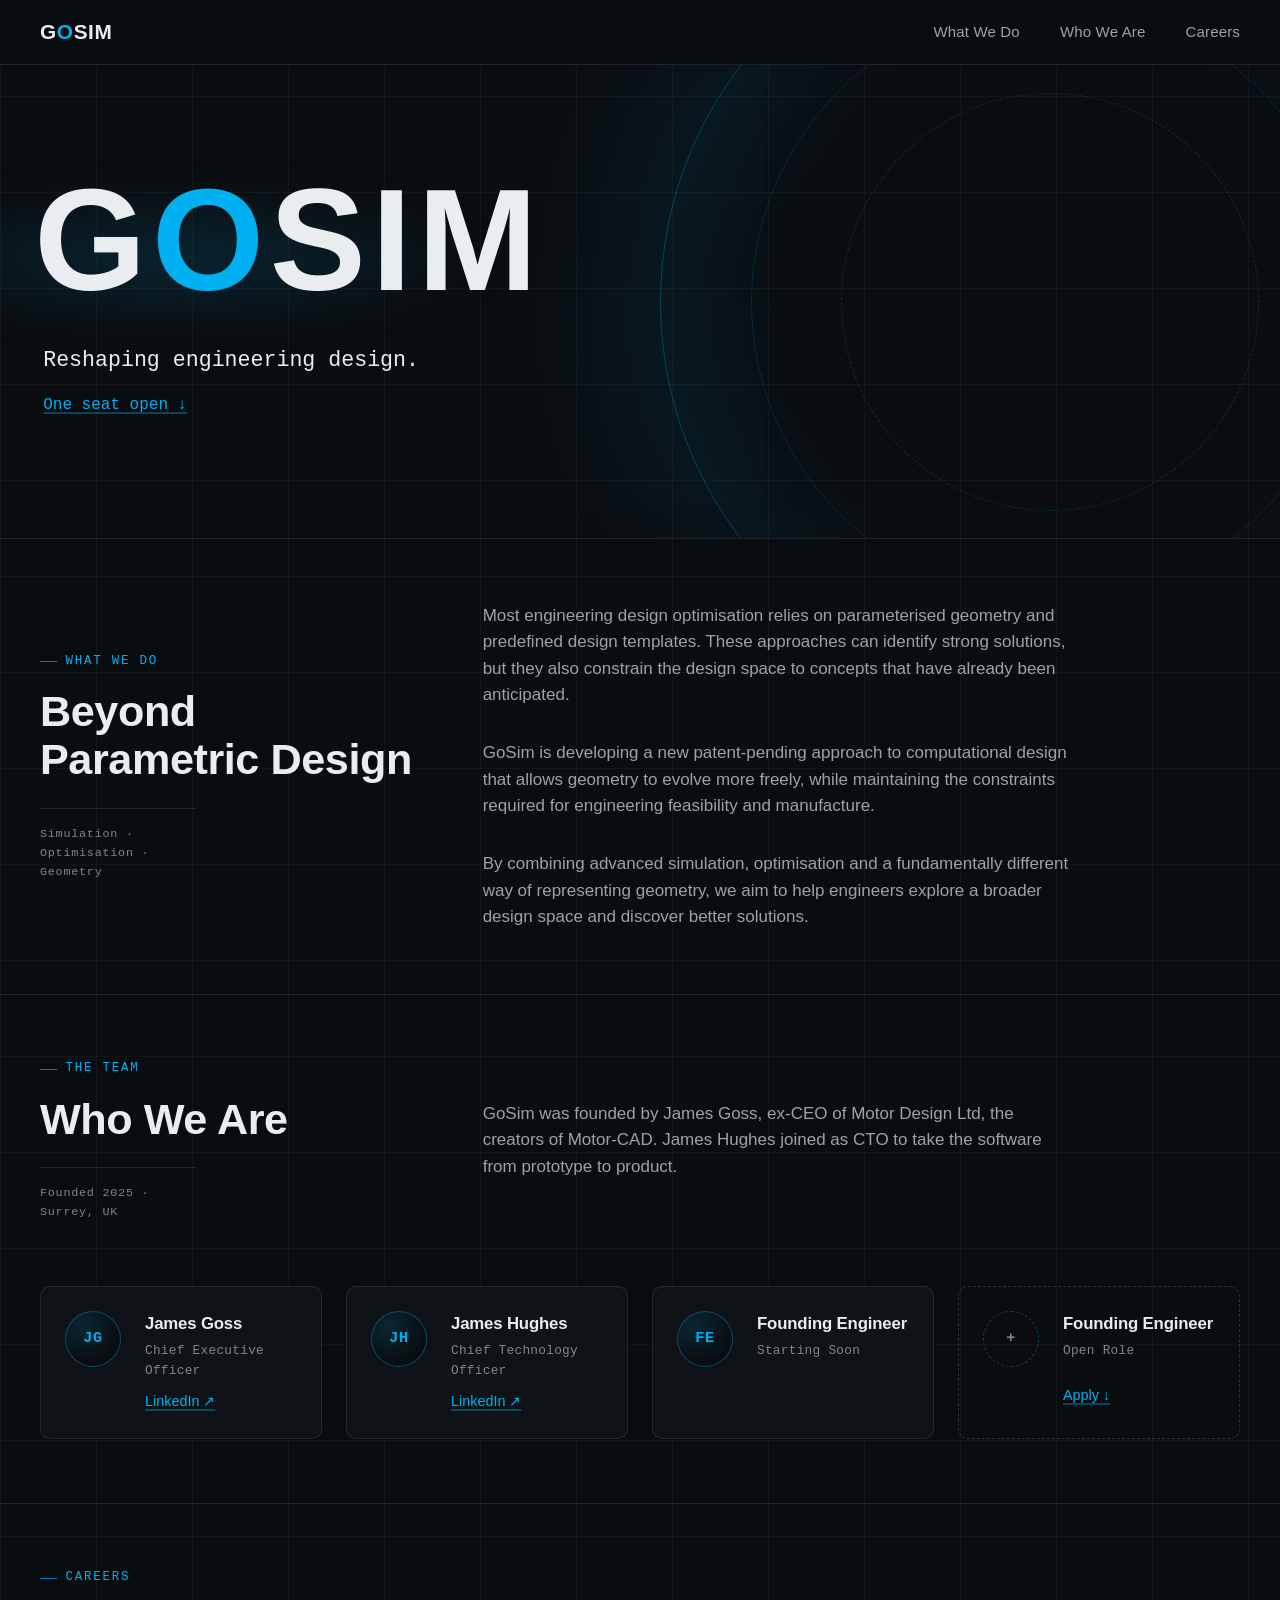
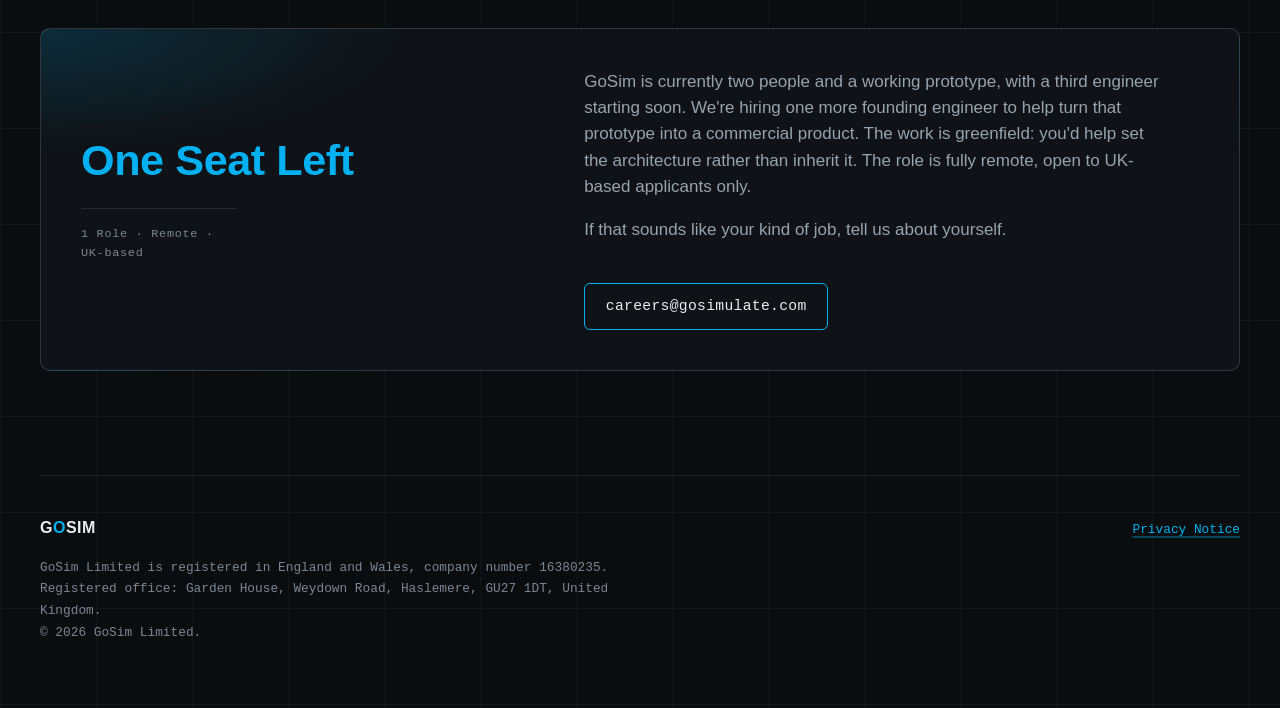
==== commit 0dee916c: "Update careers section copy" ====
--- a/index.html
+++ b/index.html
@@ -4,7 +4,7 @@
 <meta charset="utf-8">
 <meta name="viewport" content="width=device-width, initial-scale=1">
 <title>GoSim — Reshaping Engineering Design</title>
-<meta name="description" content="GoSim is developing a new patent-pending approach to computational design, helping engineers explore a broader design space and discover better solutions. Founded 2025. Hiring two founding engineers.">
+<meta name="description" content="GoSim is developing a new patent-pending approach to computational design, helping engineers explore a broader design space and discover better solutions. Founded 2025. Hiring a founding engineer.">
 <link rel="canonical" href="https://gosimulate.com/">
 <meta property="og:type" content="website">
 <meta property="og:site_name" content="GoSim">
@@ -39,7 +39,7 @@
       <div class="wrap">
         <h1 class="wordmark-hero" aria-label="GoSim">G<span class="o">O</span>SIM</h1>
         <p class="lede-mark">Reshaping engineering design.</p>
-        <p class="hire-mark"><a href="#careers">Two seats open <span aria-hidden="true">↓</span></a></p>
+        <p class="hire-mark"><a href="#careers">One seat open <span aria-hidden="true">↓</span></a></p>
       </div>
     </section>
 
@@ -101,12 +101,11 @@
               <a href="https://www.linkedin.com/in/jswhughes/" aria-label="James Hughes on LinkedIn">LinkedIn <span aria-hidden="true">↗</span></a>
             </div>
           </li>
-          <li class="team-card open-role">
-            <div class="avatar" aria-hidden="true">+</div>
+          <li class="team-card">
+            <div class="avatar" aria-hidden="true">FE</div>
             <div>
               <h3>Founding Engineer</h3>
-              <p class="role">Open Role</p>
-              <a href="#careers">Apply <span aria-hidden="true">↓</span></a>
+              <p class="role">Starting Soon</p>
             </div>
           </li>
           <li class="team-card open-role">
@@ -126,15 +125,15 @@
         <p class="eyebrow">Careers</p>
         <div class="careers-box">
           <div>
-            <h2><span class="accent">Two Seats Open</span></h2>
-            <p class="rail-meta">2 Roles · Remote · UK-based</p>
+            <h2><span class="accent">One Seat Left</span></h2>
+            <p class="rail-meta">1 Role · Remote · UK-based</p>
           </div>
           <div>
             <p>
-              GoSim is currently two people and a working prototype. We're hiring two founding
-              engineers to help turn that prototype into a commercial product. The work is
-              greenfield: you'd help set the architecture rather than inherit it. Both roles
-              are fully remote, open to UK-based applicants only.
+              GoSim is currently two people and a working prototype, with a third engineer
+              starting soon. We're hiring one more founding engineer to help turn that prototype
+              into a commercial product. The work is greenfield: you'd help set the architecture
+              rather than inherit it. The role is fully remote, open to UK-based applicants only.
             </p>
             <p>If that sounds like your kind of job, tell us about yourself.</p>
             <a class="btn" href="mailto:careers@gosimulate.com">careers@gosimulate.com</a>
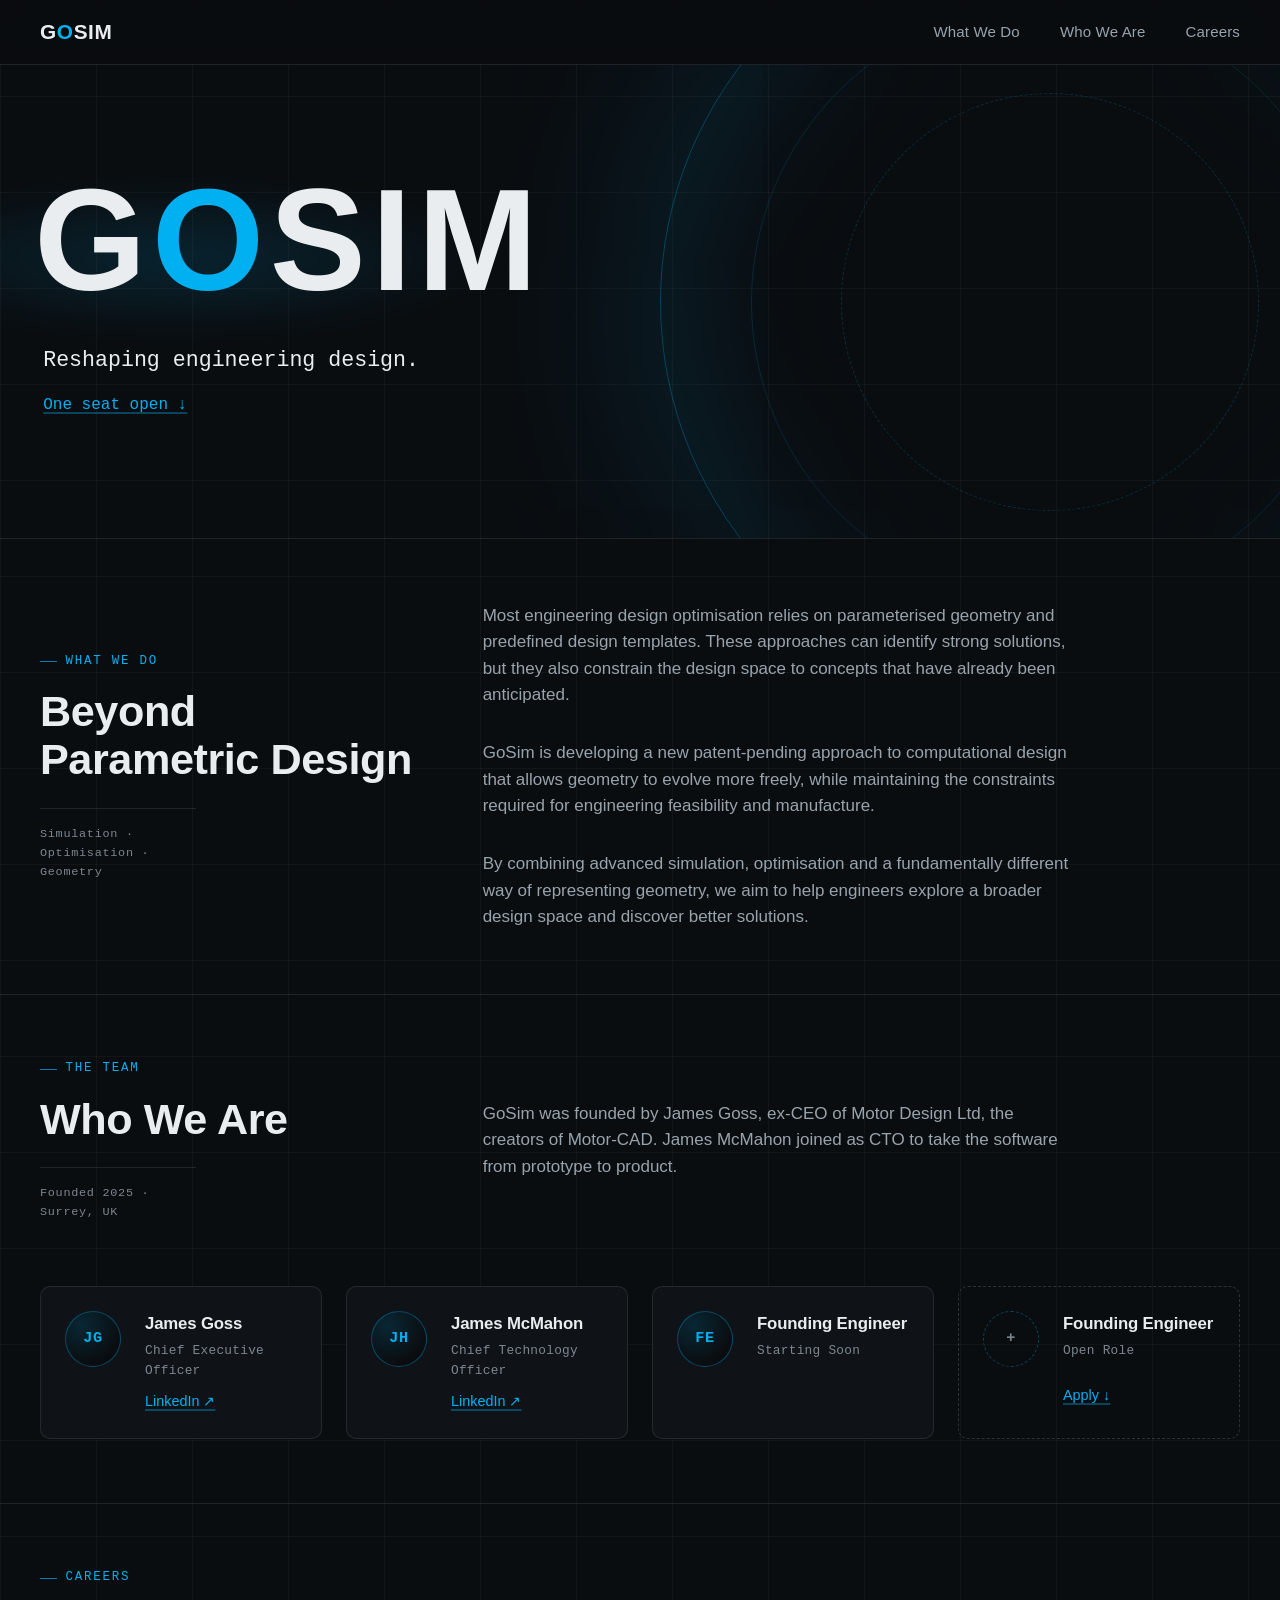
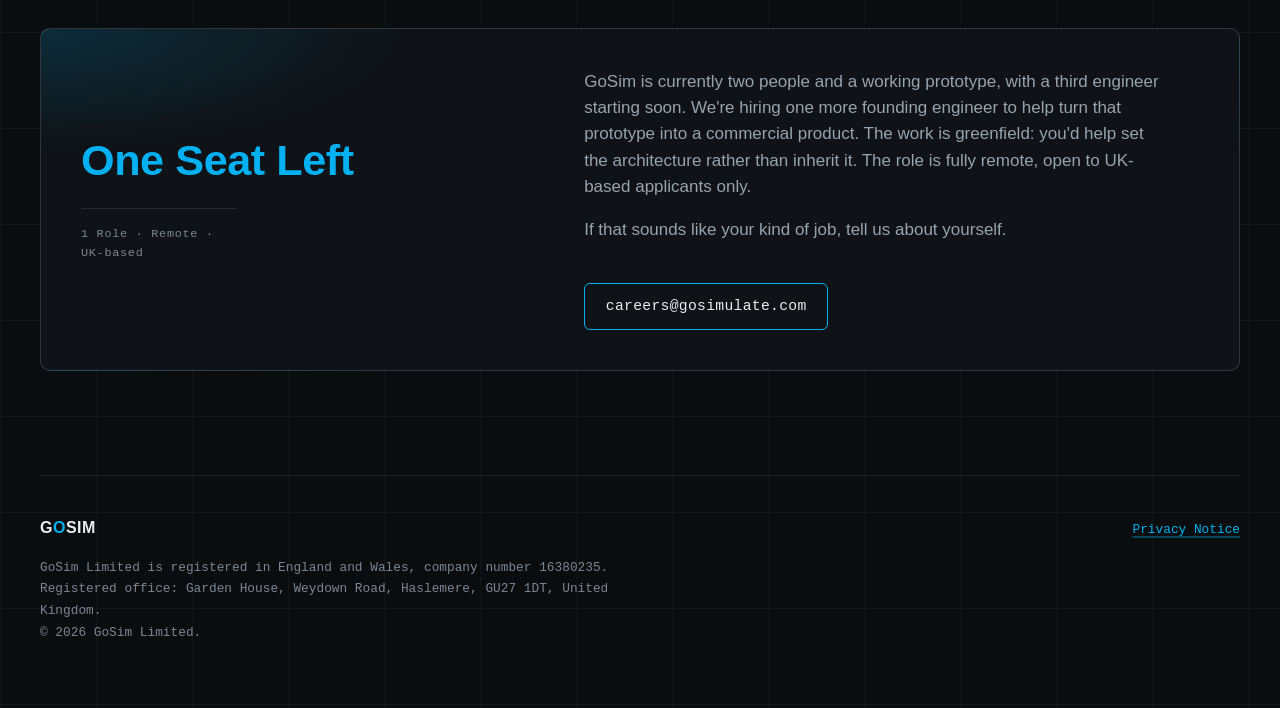
==== commit 519e1a7a: "Update team details" ====
--- a/index.html
+++ b/index.html
@@ -80,7 +80,7 @@
         <div class="prose">
           <p>
             GoSim was founded by James Goss, ex-CEO of Motor Design Ltd, the creators of
-            Motor-CAD. James Hughes joined as CTO to take the software from prototype to
+            Motor-CAD. James McMahon joined as CTO to take the software from prototype to
             product.
           </p>
         </div>
@@ -96,9 +96,9 @@
           <li class="team-card">
             <div class="avatar" aria-hidden="true">JH</div>
             <div>
-              <h3>James Hughes</h3>
+              <h3>James McMahon</h3>
               <p class="role">Chief Technology Officer</p>
-              <a href="https://www.linkedin.com/in/jswhughes/" aria-label="James Hughes on LinkedIn">LinkedIn <span aria-hidden="true">↗</span></a>
+              <a href="https://www.linkedin.com/in/jswhughes/" aria-label="James McMahon on LinkedIn">LinkedIn <span aria-hidden="true">↗</span></a>
             </div>
           </li>
           <li class="team-card">
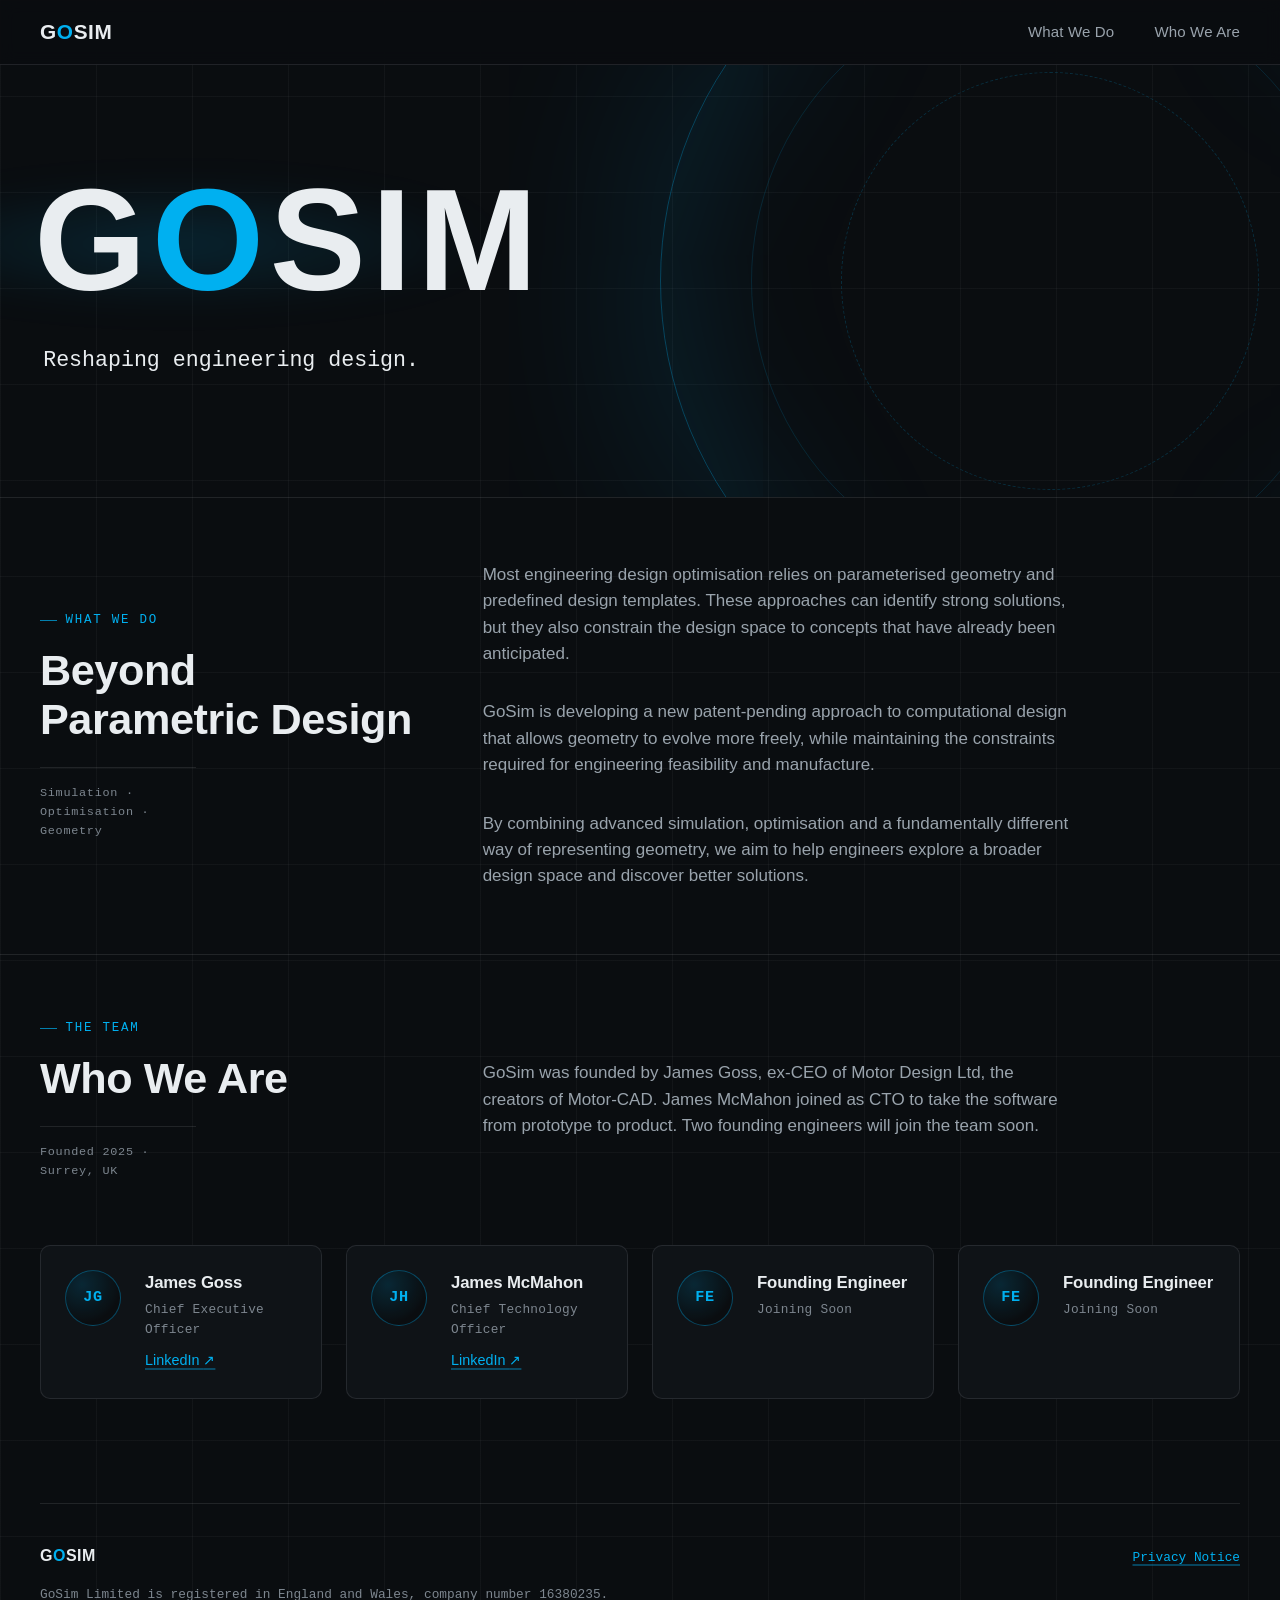
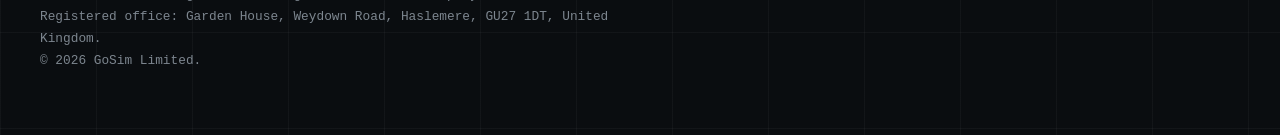
==== commit 988e6901: "Update team and remove recruitment messaging" ====
--- a/index.html
+++ b/index.html
@@ -4,7 +4,7 @@
 <meta charset="utf-8">
 <meta name="viewport" content="width=device-width, initial-scale=1">
 <title>GoSim — Reshaping Engineering Design</title>
-<meta name="description" content="GoSim is developing a new patent-pending approach to computational design, helping engineers explore a broader design space and discover better solutions. Founded 2025. Hiring a founding engineer.">
+<meta name="description" content="GoSim is developing a new patent-pending approach to computational design, helping engineers explore a broader design space and discover better solutions.">
 <link rel="canonical" href="https://gosimulate.com/">
 <meta property="og:type" content="website">
 <meta property="og:site_name" content="GoSim">
@@ -26,7 +26,6 @@
         <ul>
           <li><a href="#what-we-do">What We Do</a></li>
           <li><a href="#who-we-are">Who We Are</a></li>
-          <li><a href="#careers">Careers</a></li>
         </ul>
       </nav>
     </div>
@@ -39,7 +38,6 @@
       <div class="wrap">
         <h1 class="wordmark-hero" aria-label="GoSim">G<span class="o">O</span>SIM</h1>
         <p class="lede-mark">Reshaping engineering design.</p>
-        <p class="hire-mark"><a href="#careers">One seat open <span aria-hidden="true">↓</span></a></p>
       </div>
     </section>
 
@@ -81,7 +79,7 @@
           <p>
             GoSim was founded by James Goss, ex-CEO of Motor Design Ltd, the creators of
             Motor-CAD. James McMahon joined as CTO to take the software from prototype to
-            product.
+            product. Two founding engineers will join the team soon.
           </p>
         </div>
         <ul class="team-grid full">
@@ -105,40 +103,17 @@
             <div class="avatar" aria-hidden="true">FE</div>
             <div>
               <h3>Founding Engineer</h3>
-              <p class="role">Starting Soon</p>
+              <p class="role">Joining Soon</p>
             </div>
           </li>
-          <li class="team-card open-role">
-            <div class="avatar" aria-hidden="true">+</div>
+          <li class="team-card">
+            <div class="avatar" aria-hidden="true">FE</div>
             <div>
               <h3>Founding Engineer</h3>
-              <p class="role">Open Role</p>
-              <a href="#careers">Apply <span aria-hidden="true">↓</span></a>
+              <p class="role">Joining Soon</p>
             </div>
           </li>
         </ul>
-      </div>
-    </section>
-
-    <section id="careers">
-      <div class="wrap">
-        <p class="eyebrow">Careers</p>
-        <div class="careers-box">
-          <div>
-            <h2><span class="accent">One Seat Left</span></h2>
-            <p class="rail-meta">1 Role · Remote · UK-based</p>
-          </div>
-          <div>
-            <p>
-              GoSim is currently two people and a working prototype, with a third engineer
-              starting soon. We're hiring one more founding engineer to help turn that prototype
-              into a commercial product. The work is greenfield: you'd help set the architecture
-              rather than inherit it. The role is fully remote, open to UK-based applicants only.
-            </p>
-            <p>If that sounds like your kind of job, tell us about yourself.</p>
-            <a class="btn" href="mailto:careers@gosimulate.com">careers@gosimulate.com</a>
-          </div>
-        </div>
       </div>
     </section>
 
--- a/styles.css
+++ b/styles.css
@@ -227,12 +227,6 @@
   max-width: none;
 }
 
-.hire-mark{
-  font-family: var(--font-mono);
-  font-size: 1rem;
-  margin: 1rem 0 0 0.2rem;
-}
-
 /* header wordmark stays hidden until the hero wordmark scrolls away */
 @supports (animation-timeline: scroll()) {
   .site-header .wordmark{
@@ -401,57 +395,6 @@
   font-size: 0.9rem;
 }
 
-.team-card.open-role{
-  border-style: dashed;
-  border-color: var(--line-strong);
-  background: transparent;
-}
-
-.team-card.open-role .avatar{
-  border-style: dashed;
-  background: transparent;
-  color: var(--text-faint);
-}
-
-/* ---------------- careers ---------------- */
-
-.careers-box{
-  border: 1px solid var(--line-strong);
-  border-radius: 10px;
-  padding: var(--space-4);
-  background:
-    radial-gradient(600px 200px at 0% 0%, var(--accent-glow), transparent 60%),
-    var(--bg-raised);
-  display: grid;
-  grid-template-columns: minmax(0, 5fr) minmax(0, 7fr);
-  gap: var(--space-4) var(--space-5);
-  align-items: center;
-  margin-top: var(--space-4);
-}
-
-.careers-box h2{
-  max-width: 14ch;
-}
-
-.btn{
-  display: inline-block;
-  margin-top: var(--space-3);
-  padding: 0.75em 1.4em;
-  border: 1px solid var(--accent);
-  border-radius: 6px;
-  color: var(--text);
-  text-decoration: none;
-  font-family: var(--font-mono);
-  font-size: 0.92rem;
-  letter-spacing: 0.02em;
-  transition: background-color 0.15s ease, box-shadow 0.15s ease;
-}
-.btn:hover, .btn:focus-visible{
-  background: var(--accent-glow);
-  box-shadow: 0 0 0 3px var(--accent-glow);
-  text-decoration: none;
-}
-
 /* ---------------- footer ---------------- */
 
 .site-footer{
@@ -498,8 +441,7 @@
 /* ---------------- responsive ---------------- */
 
 @media (max-width: 900px){
-  .section-grid,
-  .careers-box{
+  .section-grid{
     grid-template-columns: minmax(0, 1fr);
     align-items: start;
   }
